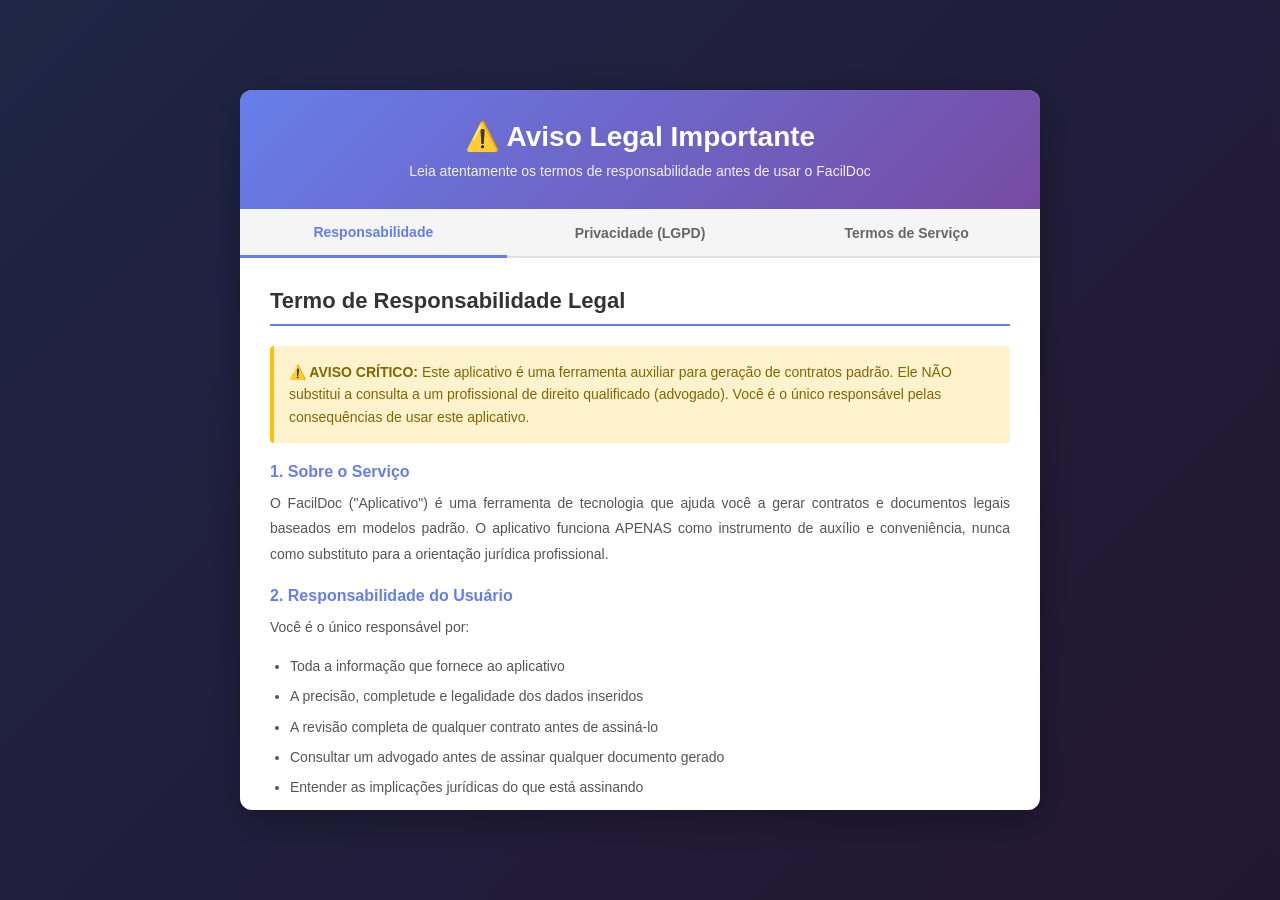
==== responsabilidade-legal.html @ 475e691a "Alteração de nome interno para facildoc" ====
<!DOCTYPE html>
<html lang="pt-BR">
<head>
    <meta charset="UTF-8">
    <meta name="viewport" content="width=device-width, initial-scale=1.0">
    <title>Vibecoding - Termos de Responsabilidade</title>
    <style>
        * {
            margin: 0;
            padding: 0;
            box-sizing: border-box;
        }

        body {
            font-family: 'Segoe UI', Tahoma, Geneva, Verdana, sans-serif;
            background: linear-gradient(135deg, #667eea 0%, #764ba2 100%);
            min-height: 100vh;
            display: flex;
            align-items: center;
            justify-content: center;
            padding: 20px;
        }

        .modal-overlay {
            position: fixed;
            top: 0;
            left: 0;
            width: 100%;
            height: 100%;
            background-color: rgba(0, 0, 0, 0.7);
            display: flex;
            align-items: center;
            justify-content: center;
            z-index: 1000;
        }

        .modal-content {
            background: white;
            border-radius: 12px;
            box-shadow: 0 10px 40px rgba(0, 0, 0, 0.3);
            max-width: 800px;
            width: 100%;
            max-height: 80vh;
            overflow-y: auto;
            animation: slideIn 0.3s ease-out;
        }

        @keyframes slideIn {
            from {
                transform: translateY(-50px);
                opacity: 0;
            }
            to {
                transform: translateY(0);
                opacity: 1;
            }
        }

        .modal-header {
            background: linear-gradient(135deg, #667eea 0%, #764ba2 100%);
            color: white;
            padding: 30px;
            text-align: center;
            border-radius: 12px 12px 0 0;
        }

        .modal-header h1 {
            font-size: 28px;
            margin-bottom: 10px;
        }

        .modal-header p {
            font-size: 14px;
            opacity: 0.9;
        }

        .tabs {
            display: flex;
            border-bottom: 2px solid #e0e0e0;
            background-color: #f5f5f5;
            flex-wrap: wrap;
        }

        .tab-button {
            flex: 1;
            padding: 15px;
            background: none;
            border: none;
            cursor: pointer;
            font-size: 14px;
            font-weight: 600;
            color: #666;
            transition: all 0.3s ease;
            text-align: center;
            min-width: 150px;
        }

        .tab-button:hover {
            background-color: #e8e8e8;
        }

        .tab-button.active {
            color: #667eea;
            border-bottom: 3px solid #667eea;
            margin-bottom: -2px;
        }

        .tab-content {
            display: none;
            padding: 30px;
            animation: fadeIn 0.3s ease-in;
        }

        .tab-content.active {
            display: block;
        }

        @keyframes fadeIn {
            from {
                opacity: 0;
            }
            to {
                opacity: 1;
            }
        }

        .tab-content h2 {
            color: #333;
            margin-bottom: 20px;
            font-size: 22px;
            border-bottom: 2px solid #667eea;
            padding-bottom: 10px;
        }

        .tab-content h3 {
            color: #667eea;
            margin-top: 20px;
            margin-bottom: 10px;
            font-size: 16px;
        }

        .tab-content p {
            color: #555;
            line-height: 1.8;
            margin-bottom: 15px;
            text-align: justify;
            font-size: 14px;
        }

        .tab-content ul {
            margin-left: 20px;
            margin-bottom: 15px;
        }

        .tab-content li {
            color: #555;
            margin-bottom: 8px;
            line-height: 1.6;
            font-size: 14px;
        }

        .modal-footer {
            padding: 30px;
            background-color: #f9f9f9;
            border-top: 1px solid #e0e0e0;
            display: flex;
            align-items: center;
            gap: 15px;
            flex-wrap: wrap;
        }

        .checkbox-container {
            display: flex;
            align-items: center;
            gap: 10px;
            flex: 1;
            min-width: 250px;
        }

        #acceptTerms {
            width: 20px;
            height: 20px;
            cursor: pointer;
            accent-color: #667eea;
        }

        .checkbox-container label {
            color: #555;
            cursor: pointer;
            font-size: 14px;
            user-select: none;
        }

        .modal-footer button {
            padding: 12px 30px;
            border: none;
            border-radius: 6px;
            font-size: 16px;
            font-weight: 600;
            cursor: pointer;
            transition: all 0.3s ease;
        }

        #acceptBtn {
            background: linear-gradient(135deg, #667eea 0%, #764ba2 100%);
            color: white;
            flex: 1;
            min-width: 150px;
        }

        #acceptBtn:hover:not(:disabled) {
            transform: translateY(-2px);
            box-shadow: 0 5px 20px rgba(102, 126, 234, 0.4);
        }

        #acceptBtn:disabled {
            opacity: 0.5;
            cursor: not-allowed;
        }

        .warning-box {
            background-color: #fff3cd;
            border-left: 4px solid #ffc107;
            padding: 15px;
            margin: 20px 0;
            border-radius: 4px;
            color: #856404;
            font-size: 14px;
            line-height: 1.6;
        }

        .info-box {
            background-color: #e7f3ff;
            border-left: 4px solid #2196F3;
            padding: 15px;
            margin: 20px 0;
            border-radius: 4px;
            color: #004085;
            font-size: 14px;
            line-height: 1.6;
        }

        @media (max-width: 768px) {
            .modal-content {
                max-height: 90vh;
                margin: 10px;
            }

            .modal-header h1 {
                font-size: 22px;
            }

            .tab-button {
                font-size: 12px;
                padding: 10px;
                min-width: 100px;
            }

            .tab-content {
                padding: 20px;
            }

            .modal-footer {
                flex-direction: column;
                align-items: stretch;
            }

            .checkbox-container {
                flex-basis: 100%;
            }

            #acceptBtn {
                width: 100%;
            }
        }
    </style>
</head>
<body>

<div class="modal-overlay">
    <div class="modal-content">
        <div class="modal-header">
            <h1>⚠️ Aviso Legal Importante</h1>
            <p>Leia atentamente os termos de responsabilidade antes de usar o FacilDoc</p>
        </div>

        <div class="tabs">
            <button class="tab-button active" onclick="abrirAba('responsabilidade')">Responsabilidade</button>
            <button class="tab-button" onclick="abrirAba('privacidade')">Privacidade (LGPD)</button>
            <button class="tab-button" onclick="abrirAba('termos')">Termos de Serviço</button>
        </div>

        <!-- ABA 1: RESPONSABILIDADE -->
        <div id="responsabilidade" class="tab-content active">
            <h2>Termo de Responsabilidade Legal</h2>

            <div class="warning-box">
                <strong>⚠️ AVISO CRÍTICO:</strong> Este aplicativo é uma ferramenta auxiliar para geração de contratos padrão. Ele NÃO substitui a consulta a um profissional de direito qualificado (advogado). Você é o único responsável pelas consequências de usar este aplicativo.
            </div>

            <h3>1. Sobre o Serviço</h3>
            <p>O FacilDoc ("Aplicativo") é uma ferramenta de tecnologia que ajuda você a gerar contratos e documentos legais baseados em modelos padrão. O aplicativo funciona APENAS como instrumento de auxílio e conveniência, nunca como substituto para a orientação jurídica profissional.</p>

            <h3>2. Responsabilidade do Usuário</h3>
            <p>Você é o único responsável por:</p>
            <ul>
                <li>Toda a informação que fornece ao aplicativo</li>
                <li>A precisão, completude e legalidade dos dados inseridos</li>
                <li>A revisão completa de qualquer contrato antes de assiná-lo</li>
                <li>Consultar um advogado antes de assinar qualquer documento gerado</li>
                <li>Entender as implicações jurídicas do que está assinando</li>
                <li>Compliance com todas as leis aplicáveis em sua jurisdição</li>
            </ul>

            <h3>3. Limitações de Responsabilidade da Plataforma</h3>
            <p>Em nenhuma circunstância o FacilDoc será responsável por:</p>
            <ul>
                <li>Erros ou omissões nos contratos gerados</li>
                <li>Inadequação dos contratos para sua situação específica</li>
                <li>Perdas financeiras ou jurídicas decorrentes do uso do aplicativo</li>
                <li>Questões de validade, executabilidade ou interpretação legal dos documentos</li>
                <li>Problemas de impressão, quebra de páginas ou formatação ao imprimir/converter para PDF</li>
                <li>Qualquer dano direto, indireto, incidental ou consequente</li>
                <li>Perda de dados ou interrupção do serviço</li>
            </ul>

            <h3>4. Os Contratos Gerados São Modelos</h3>
            <p>Os contratos criados pelo FacilDoc são MODELOS GENÉRICOS baseados em padrões contratuais brasileiros. Eles podem não ser adequados para sua situação específica e podem carecer de cláusulas importantes para seu caso particular.</p>

            <h3>5. Aviso sobre Quebra de Página em Impressão</h3>
            <p>O navegador pode não formatar perfeitamente a quebra de páginas ao imprimir ou converter para PDF, especialmente em contratos longos (com muitas parcelas ou cláusulas adicionais). Isto é uma limitação técnica do navegador, não do aplicativo. <strong>Solução recomendada:</strong> Copie o contrato, cole em um editor de documentos (Word, Google Docs) e imprima de lá, onde você tem controle total da formatação.</p>

            <h3>6. Validação de Dados</h3>
            <p>Embora o aplicativo realize validações básicas (CPF, CNPJ, CEP), estas são apenas validações de FORMATO, não de EXISTÊNCIA ou PROPRIEDADE. É sua responsabilidade verificar se os dados estão corretos.</p>

            <h3>7. Sem Garantia de Confidencialidade</h3>
            <p>Qualquer contrato que você gerar neste aplicativo deve ser tratado com CUIDADO. Não envie contratos confidenciais por canais inseguros (WhatsApp, email não criptografado) sem proteção adequada.</p>

            <h3>8. Obrigação de Consultar Advogado</h3>
            <p><strong>VOCÊ OBRIGA-SE A CONSULTAR UM ADVOGADO ANTES DE ASSINAR QUALQUER CONTRATO GERADO NESTA PLATAFORMA.</strong> Um advogado pode identificar riscos, ajustar cláusulas específicas para sua situação e garantir a conformidade com a lei vigente em sua região.</p>
        </div>

        <!-- ABA 2: PRIVACIDADE (LGPD) -->
        <div id="privacidade" class="tab-content">
            <h2>Política de Privacidade e LGPD</h2>

            <div class="info-box">
                <strong>ℹ️ Informação Importante:</strong> O FacilDoc armazena TODOS os seus dados APENAS no seu dispositivo (LocalStorage do navegador). Nenhum dado é enviado para nossos servidores.
            </div>

            <h3>1. Conformidade com LGPD</h3>
            <p>Esta plataforma está em conformidade com a Lei Geral de Proteção de Dados (Lei 13.709/2018 - LGPD) do Brasil. Nós respeitamos a privacidade dos dados dos usuários e implementamos medidas para protegê-los.</p>

            <h3>2. O Que Coletamos</h3>
            <p>O FacilDoc coleta APENAS os dados que você voluntariamente fornece ao preencher o formulário de contrato:</p>
            <ul>
                <li>Nome, CPF/CNPJ, estado civil</li>
                <li>Endereço (rua, número, cidade, estado)</li>
                <li>Dados sobre o contrato (datas, valores, cláusulas)</li>
                <li>Dados do fiador (se aplicável)</li>
                <li>Nenhum dado biométrico, cookies de rastreamento ou informação de localização</li>
            </ul>

            <h3>3. Onde Armazenamos Seus Dados</h3>
            <p><strong>Todos os seus dados são armazenados APENAS em seu dispositivo</strong>, utilizando o LocalStorage do navegador. Isto significa:</p>
            <ul>
                <li>Seus dados NÃO são enviados para nenhum servidor nosso</li>
                <li>Seus dados NÃO são compartilhados com terceiros</li>
                <li>Você mantém controle total sobre seus dados</li>
                <li>Se limpar o cache/dados do navegador, os dados são apagados permanentemente</li>
            </ul>

            <h3>4. Segurança</h3>
            <p>Como seus dados ficam localmente em seu dispositivo, eles são tão seguros quanto o próprio dispositivo. Recomendamos:</p>
            <ul>
                <li>Use um dispositivo com antivírus atualizado</li>
                <li>Mantenha o navegador atualizado</li>
                <li>Não compartilhe seu dispositivo com pessoas não confiáveis</li>
                <li>Não armazene dados confidenciais em dispositivos compartilhados</li>
            </ul>

            <h3>5. Service Worker e Modo Offline</h3>
            <p>O FacilDoc utiliza um "Service Worker" para funcionar offline. Um Service Worker é uma tecnologia que permite ao app funcionar sem internet. Ele:</p>
            <ul>
                <li>É armazenado APENAS em seu dispositivo</li>
                <li>NÃO rastreia sua atividade</li>
                <li>NÃO envia dados para servidores</li>
                <li>É utilizado APENAS para funcionalidade offline</li>
            </ul>

            <h3>6. Seus Direitos Conforme a LGPD</h3>
            <p>Você tem o direito de:</p>
            <ul>
                <li><strong>Acessar:</strong> Visualizar quais dados estão em seu dispositivo (LocalStorage)</li>
                <li><strong>Corrigir:</strong> Editar dados incorretos antes de usar no contrato</li>
                <li><strong>Deletar:</strong> Limpar seus dados do navegador a qualquer momento</li>
                <li><strong>Portabilidade:</strong> Os dados estão em seu dispositivo e você pode exportá-los</li>
                <li><strong>Não ser rastreado:</strong> O FacilDoc não rastreia você</li>
            </ul>

            <h3>7. Como Deletar Seus Dados</h3>
            <p>Para deletar permanentemente todos os seus dados:</p>
            <ul>
                <li>Clique em "Limpar Dados" no aplicativo</li>
                <li>Ou limpe o cache/dados do navegador manualmente</li>
                <li>Os dados serão apagados imediatamente e permanentemente</li>
            </ul>

            <h3>8. Contato</h3>
            <p>Para questões sobre privacidade ou proteção de dados, entre em contato: <strong>seu_email_real@gmail.com</strong></p>

            <h3>9. Alterações na Política</h3>
            <p>Nos reservamos o direito de atualizar esta política de privacidade. Qualquer alteração será notificada no aplicativo.</p>
        </div>

        <!-- ABA 3: TERMOS DE SERVIÇO -->
        <div id="termos" class="tab-content">
            <h2>Termos de Serviço</h2>

            <h3>1. Definição do Serviço</h3>
            <p>O FacilDoc é uma plataforma web (PWA) que fornece uma ferramenta de geração de contratos e documentos legais padrão. O serviço é fornecido "COMO ESTÁ", sem garantias adicionais.</p>

            <h3>2. Licença de Uso</h3>
            <p>Você recebe uma licença pessoal, não transferível e revogável para usar esta plataforma. Você pode usar o FacilDoc para:</p>
            <ul>
                <li>Gerar contratos para uso pessoal ou empresarial</li>
                <li>Imprimir, assinar ou enviar os contratos gerados</li>
                <li>Usar o aplicativo offline (quando instalado como PWA)</li>
            </ul>

            <h3>3. Restrições</h3>
            <p>Você NÃO pode:</p>
            <ul>
                <li>Revender, distribuir ou licenciar o FacilDoc</li>
                <li>Modificar, descompilar ou fazer engenharia reversa do código</li>
                <li>Usar o aplicativo para fins ilegais ou prejudiciais</li>
                <li>Criar versões modificadas e distribuir como suas</li>
                <li>Usar o aplicativo para spam, phishing ou fraude</li>
            </ul>

            <h3>4. Responsabilidade Legal e Isenções</h3>
            <p>O FacilDoc é fornecido "TAL QUAL". Nós NÃO garantimos:</p>
            <ul>
                <li>Que os contratos serão válidos ou enforceable em sua jurisdição</li>
                <li>Que os contratos atenderão suas necessidades específicas</li>
                <li>Que os contratos estão 100% corretos ou completos</li>
                <li>Disponibilidade ininterrupta do serviço</li>
                <li>Ausência de bugs ou erros</li>
            </ul>

            <h3>5. Limitação de Responsabilidade</h3>
            <p>EM NENHUM CASO, O FacilDoc SERÁ RESPONSÁVEL POR:</p>
            <ul>
                <li>Qualquer perda financeira ou jurídica</li>
                <li>Qualquer dano indireto, incidental ou consequente</li>
                <li>Custos de consultoria jurídica para corrigir problemas</li>
                <li>Perda de oportunidades de negócio</li>
                <li>Qualquer outra consequência do uso do aplicativo</li>
            </ul>

            <h3>6. Conduta do Usuário</h3>
            <p>Você concorda em:</p>
            <ul>
                <li>Usar o aplicativo apenas para fins legítimos</li>
                <li>Não usar informações falsas ou fraudulentas</li>
                <li>Respeitar os direitos de outras pessoas</li>
                <li>Não sobrecarregar o serviço com requisições excessivas</li>
            </ul>

            <h3>7. Lei Aplicável</h3>
            <p>Estes Termos são regidos pelas leis da República Federativa do Brasil. Qualquer disputa será resolvida nos tribunais competentes de São Paulo/SP, Brasil.</p>

            <h3>8. Modificações dos Termos</h3>
            <p>Nos reservamos o direito de modificar estes termos a qualquer momento. Seu uso contínuo do aplicativo após alterações constitui aceitação dos novos termos.</p>

            <h3>9. Terminação</h3>
            <p>Podemos terminar ou suspender sua licença se você violar estes Termos. Você pode cessar o uso a qualquer momento simplesmente deixando de usar o aplicativo.</p>

            <h3>10. Integralidade do Acordo</h3>
            <p>Estes Termos, juntamente com a Política de Privacidade, constituem o acordo completo entre você e o FacilDoc.</p>
        </div>

        <div class="modal-footer">
            <div class="checkbox-container">
                <input type="checkbox" id="acceptTerms" onchange="atualizarBotao()">
                <label for="acceptTerms">Li e aceito todos os termos, aviso de responsabilidade, política de privacidade e termos de serviço</label>
            </div>
            <button id="acceptBtn" onclick="aceitarTermos()" disabled>Aceitar e Continuar</button>
        </div>
    </div>
</div>

<script>
    function abrirAba(abaId) {
        // Esconde todas as abas
        const abas = document.querySelectorAll('.tab-content');
        abas.forEach(aba => aba.classList.remove('active'));

        // Remove classe active de todos os botões
        const botoes = document.querySelectorAll('.tab-button');
        botoes.forEach(botao => botao.classList.remove('active'));

        // Abre a aba selecionada
        document.getElementById(abaId).classList.add('active');
        event.target.classList.add('active');
    }

    function atualizarBotao() {
        const checkbox = document.getElementById('acceptTerms');
        const botao = document.getElementById('acceptBtn');
        botao.disabled = !checkbox.checked;
    }

    function aceitarTermos() {
        const checkbox = document.getElementById('acceptTerms');
        
        if (!checkbox.checked) {
            alert('Você precisa aceitar os termos para continuar');
            return;
        }

        // Salvar no localStorage que aceitou
        localStorage.setItem('terms_accepted', 'true');
        localStorage.setItem('terms_accepted_date', new Date().toISOString());

        // Redirecionar para o app
        window.location.href = 'index.html';
    }

    // Verificar se já aceitou (proteção extra)
    function verificarTermosJaAceitos() {
        if (localStorage.getItem('terms_accepted') === 'true') {
            window.location.href = 'index.html';
        }
    }

    // Verificar ao carregar a página
    window.addEventListener('load', verificarTermosJaAceitos);
</script>

</body>
</html>
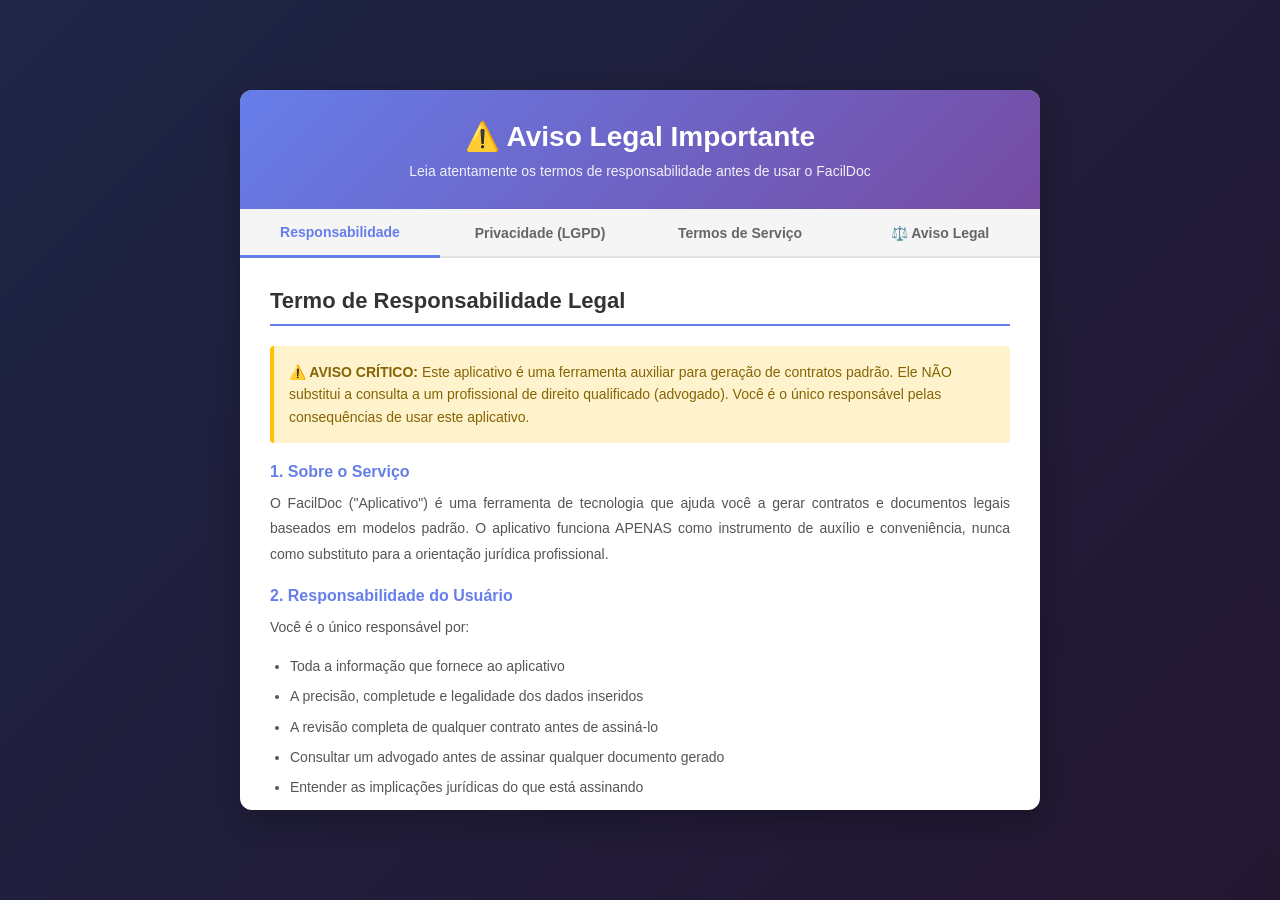
==== commit 1dfab21b: "Melhoria de 'aviso legal' importante" ====
--- a/responsabilidade-legal.html
+++ b/responsabilidade-legal.html
@@ -288,6 +288,7 @@
             <button class="tab-button active" onclick="abrirAba('responsabilidade')">Responsabilidade</button>
             <button class="tab-button" onclick="abrirAba('privacidade')">Privacidade (LGPD)</button>
             <button class="tab-button" onclick="abrirAba('termos')">Termos de Serviço</button>
+            <button class="tab-button" onclick="abrirAba('aviso')">⚖️ Aviso Legal</button>
         </div>
 
         <!-- ABA 1: RESPONSABILIDADE -->
@@ -342,17 +343,17 @@
 
         <!-- ABA 2: PRIVACIDADE (LGPD) -->
         <div id="privacidade" class="tab-content">
-            <h2>Política de Privacidade e LGPD</h2>
+            <h2>Política de Privacidade e Proteção de Dados</h2>
 
             <div class="info-box">
-                <strong>ℹ️ Informação Importante:</strong> O FacilDoc armazena TODOS os seus dados APENAS no seu dispositivo (LocalStorage do navegador). Nenhum dado é enviado para nossos servidores.
+                <strong>ℹ️ Informação Importante:</strong> O Contrato Fácil armazena TODOS os seus dados APENAS no seu dispositivo (LocalStorage do navegador). Nenhum dado é enviado para nossos servidores.
             </div>
 
             <h3>1. Conformidade com LGPD</h3>
             <p>Esta plataforma está em conformidade com a Lei Geral de Proteção de Dados (Lei 13.709/2018 - LGPD) do Brasil. Nós respeitamos a privacidade dos dados dos usuários e implementamos medidas para protegê-los.</p>
 
             <h3>2. O Que Coletamos</h3>
-            <p>O FacilDoc coleta APENAS os dados que você voluntariamente fornece ao preencher o formulário de contrato:</p>
+            <p>O Contrato Fácil coleta APENAS os dados que você voluntariamente fornece ao preencher o formulário de contrato:</p>
             <ul>
                 <li>Nome, CPF/CNPJ, estado civil</li>
                 <li>Endereço (rua, número, cidade, estado)</li>
@@ -380,7 +381,7 @@
             </ul>
 
             <h3>5. Service Worker e Modo Offline</h3>
-            <p>O FacilDoc utiliza um "Service Worker" para funcionar offline. Um Service Worker é uma tecnologia que permite ao app funcionar sem internet. Ele:</p>
+            <p>O Contrato Fácil utiliza um "Service Worker" para funcionar offline. Um Service Worker é uma tecnologia que permite ao app funcionar sem internet. Ele:</p>
             <ul>
                 <li>É armazenado APENAS em seu dispositivo</li>
                 <li>NÃO rastreia sua atividade</li>
@@ -395,7 +396,7 @@
                 <li><strong>Corrigir:</strong> Editar dados incorretos antes de usar no contrato</li>
                 <li><strong>Deletar:</strong> Limpar seus dados do navegador a qualquer momento</li>
                 <li><strong>Portabilidade:</strong> Os dados estão em seu dispositivo e você pode exportá-los</li>
-                <li><strong>Não ser rastreado:</strong> O FacilDoc não rastreia você</li>
+                <li><strong>Não ser rastreado:</strong> O Contrato Fácil não rastreia você</li>
             </ul>
 
             <h3>7. Como Deletar Seus Dados</h3>
@@ -407,7 +408,7 @@
             </ul>
 
             <h3>8. Contato</h3>
-            <p>Para questões sobre privacidade ou proteção de dados, entre em contato: <strong>seu_email_real@gmail.com</strong></p>
+            <p>Para questões sobre privacidade ou proteção de dados, entre em contato: <strong>[seu_email@gmail.com]</strong></p>
 
             <h3>9. Alterações na Política</h3>
             <p>Nos reservamos o direito de atualizar esta política de privacidade. Qualquer alteração será notificada no aplicativo.</p>
@@ -418,10 +419,10 @@
             <h2>Termos de Serviço</h2>
 
             <h3>1. Definição do Serviço</h3>
-            <p>O FacilDoc é uma plataforma web (PWA) que fornece uma ferramenta de geração de contratos e documentos legais padrão. O serviço é fornecido "COMO ESTÁ", sem garantias adicionais.</p>
+            <p>O Contrato Fácil é uma plataforma web (PWA) que fornece uma ferramenta de geração de contratos e documentos legais padrão. O serviço é fornecido "COMO ESTÁ", sem garantias adicionais.</p>
 
             <h3>2. Licença de Uso</h3>
-            <p>Você recebe uma licença pessoal, não transferível e revogável para usar esta plataforma. Você pode usar o FacilDoc para:</p>
+            <p>Você recebe uma licença pessoal, não transferível e revogável para usar esta plataforma. Você pode usar o Contrato Fácil para:</p>
             <ul>
                 <li>Gerar contratos para uso pessoal ou empresarial</li>
                 <li>Imprimir, assinar ou enviar os contratos gerados</li>
@@ -431,7 +432,7 @@
             <h3>3. Restrições</h3>
             <p>Você NÃO pode:</p>
             <ul>
-                <li>Revender, distribuir ou licenciar o FacilDoc</li>
+                <li>Revender, distribuir ou licenciar o Contrato Fácil</li>
                 <li>Modificar, descompilar ou fazer engenharia reversa do código</li>
                 <li>Usar o aplicativo para fins ilegais ou prejudiciais</li>
                 <li>Criar versões modificadas e distribuir como suas</li>
@@ -439,7 +440,7 @@
             </ul>
 
             <h3>4. Responsabilidade Legal e Isenções</h3>
-            <p>O FacilDoc é fornecido "TAL QUAL". Nós NÃO garantimos:</p>
+            <p>O Contrato Fácil é fornecido "TAL QUAL". Nós NÃO garantimos:</p>
             <ul>
                 <li>Que os contratos serão válidos ou enforceable em sua jurisdição</li>
                 <li>Que os contratos atenderão suas necessidades específicas</li>
@@ -449,7 +450,7 @@
             </ul>
 
             <h3>5. Limitação de Responsabilidade</h3>
-            <p>EM NENHUM CASO, O FacilDoc SERÁ RESPONSÁVEL POR:</p>
+            <p><strong>EM NENHUM CASO, O CONTRATO FÁCIL SERÁ RESPONSÁVEL POR:</strong></p>
             <ul>
                 <li>Qualquer perda financeira ou jurídica</li>
                 <li>Qualquer dano indireto, incidental ou consequente</li>
@@ -477,7 +478,72 @@
             <p>Podemos terminar ou suspender sua licença se você violar estes Termos. Você pode cessar o uso a qualquer momento simplesmente deixando de usar o aplicativo.</p>
 
             <h3>10. Integralidade do Acordo</h3>
-            <p>Estes Termos, juntamente com a Política de Privacidade, constituem o acordo completo entre você e o FacilDoc.</p>
+            <p>Estes Termos, juntamente com a Política de Privacidade, constituem o acordo completo entre você e o Contrato Fácil.</p>
+        </div>
+
+        <!-- ABA 4: AVISO LEGAL IMPORTANTE -->
+        <div id="aviso" class="tab-content">
+            <h2>⚖️ Aviso Jurídico Importante - LEIA ANTES DE USAR</h2>
+
+            <div class="warning-box">
+                <strong>⚠️ AVISO CRÍTICO:</strong> Este aplicativo é uma ferramenta auxiliar para geração de contratos padrão. Ele NÃO substitui a consulta a um profissional de direito qualificado (advogado). Você é o único responsável pelas consequências de usar este aplicativo.
+            </div>
+
+            <h3>1. O Que o Contrato Fácil Faz</h3>
+            <p>O Contrato Fácil é uma ferramenta tecnológica desenvolvida para automatizar a criação de minutas de contratos e documentos jurídicos básicos. Ele preenche modelos pré-definidos com as informações que você fornece, agilizando o processo de elaboração de documentos. Nosso objetivo é simplificar a burocracia para pequenos negócios e freelancers, mas <strong>não oferecemos consultoria jurídica, aconselhamento legal ou representação em qualquer capacidade.</strong></p>
+
+            <h3>2. Quando Você DEVE Contratar um Advogado</h3>
+            <p>É fundamental buscar assistência jurídica profissional nas seguintes situações, entre outras:</p>
+            <ul>
+                <li><strong>Contratos Complexos:</strong> Acordos com múltiplas partes, cláusulas muito específicas ou que envolvam grande volume de bens/serviços.</li>
+                <li><strong>Valores Altos:</strong> Transações financeiras significativas onde um erro pode gerar grandes perdas.</li>
+                <li><strong>Situações Especiais:</strong> Contratos que envolvam herança, divórcio, disputas familiares, questões imobiliárias complexas, ou qualquer situação que fuja do padrão.</li>
+                <li><strong>Dúvidas Legais:</strong> Se você tiver qualquer dúvida sobre a interpretação de uma cláusula, a validade de um termo ou as implicações legais de um contrato.</li>
+                <li><strong>Relações Trabalhistas:</strong> Contratos de trabalho, acordos de desligamento, etc., que exigem conhecimento aprofundado da legislação trabalhista.</li>
+                <li><strong>Propriedade Intelectual:</strong> Acordos de licenciamento, cessão de direitos autorais complexos, registro de marcas e patentes.</li>
+            </ul>
+
+            <h3>3. Suas Responsabilidades Legais</h3>
+            <p>Você é o único e exclusivo responsável por:</p>
+            <ul>
+                <li>A precisão e veracidade das informações inseridas no app.</li>
+                <li>A revisão completa e minuciosa de cada contrato gerado pelo Contrato Fácil.</li>
+                <li>Garantir que o contrato gerado atenda às suas necessidades específicas e esteja em conformidade com todas as leis aplicáveis à sua situação.</li>
+                <li>Todas as consequências legais e financeiras decorrentes da assinatura e execução de qualquer contrato gerado através do app.</li>
+            </ul>
+
+            <h3>4. Risco Legal</h3>
+            <p>Contratos mal elaborados, incompletos ou inadequados à sua realidade podem resultar em:</p>
+            <ul>
+                <li>Perdas financeiras significativas.</li>
+                <li>Disputas judiciais prolongadas e custosas.</li>
+                <li>Invalidação de cláusulas ou do contrato inteiro.</li>
+                <li>Danos à reputação e aos negócios.</li>
+            </ul>
+            <p><strong>O Contrato Fácil não se responsabiliza por quaisquer perdas ou danos decorrentes do uso do app sem a devida revisão jurídica.</strong></p>
+
+            <h3>5. Validade Jurídica</h3>
+            <p>Os modelos de contrato utilizados pelo Contrato Fácil são baseados em princípios gerais do Direito brasileiro e visam a validade jurídica. No entanto, a validade e a eficácia de um contrato dependem de inúmeros fatores específicos de cada caso, incluindo a correta inserção de dados, a capacidade das partes, a licitude do objeto e a observância de formalidades legais que podem variar. <strong>A revisão por um advogado é essencial para confirmar a validade e adequação do seu contrato.</strong></p>
+
+            <h3>6. Casos Onde NÃO Usar o Contrato Fácil (Sem Revisão Profissional)</h3>
+            <p>Recomendamos fortemente que você <strong>NÃO utilize o Contrato Fácil sem a revisão de um advogado</strong> para os seguintes tipos de contratos ou situações:</p>
+            <ul>
+                <li>Fusões, aquisições ou cisões de empresas.</li>
+                <li>Contratos de propriedade intelectual complexos (patentes, segredos industriais).</li>
+                <li>Contratos de trabalho ou acordos coletivos.</li>
+                <li>Contratos relacionados à construção civil de grande porte ou obras complexas.</li>
+                <li>Contratos internacionais ou que envolvam leis de diferentes jurisdições.</li>
+                <li>Contratos de financiamento ou empréstimos de alto valor.</li>
+            </ul>
+
+            <h3>7. Recomendação Final</h3>
+            <p><strong>Sempre, sem exceção, faça a revisão de qualquer contrato gerado pelo Contrato Fácil com um advogado de sua confiança ANTES de assiná-lo ou executá-lo.</strong> Esta é a melhor forma de proteger seus interesses e garantir a segurança jurídica de suas transações.</p>
+
+            <h3>8. Contato para Questões Jurídicas Críticas</h3>
+            <p>Para questões jurídicas críticas ou para obter aconselhamento legal, procure um advogado qualificado. O Contrato Fácil não oferece este serviço.</p>
+
+            <h3>9. Isenção de Responsabilidade</h3>
+            <p><strong>O Contrato Fácil não é responsável por quaisquer perdas, danos, litígios ou outras consequências legais ou financeiras que possam surgir do uso ou da confiança nos contratos gerados pelo app sem a devida revisão e validação por um profissional do direito.</strong></p>
         </div>
 
         <div class="modal-footer">
@@ -528,14 +594,14 @@
     }
 
     // Verificar se já aceitou (proteção extra)
-    function verificarTermosJaAceitos() {
-        if (localStorage.getItem('terms_accepted') === 'true') {
-            window.location.href = 'index.html';
-        }
-    }
+    //function verificarTermosJaAceitos() {
+        //if (localStorage.getItem('terms_accepted') === 'true') {
+            //window.location.href = 'index.html';
+        //}
+    //}
 
     // Verificar ao carregar a página
-    window.addEventListener('load', verificarTermosJaAceitos);
+    //window.addEventListener('load', verificarTermosJaAceitos);
 </script>
 
 </body>
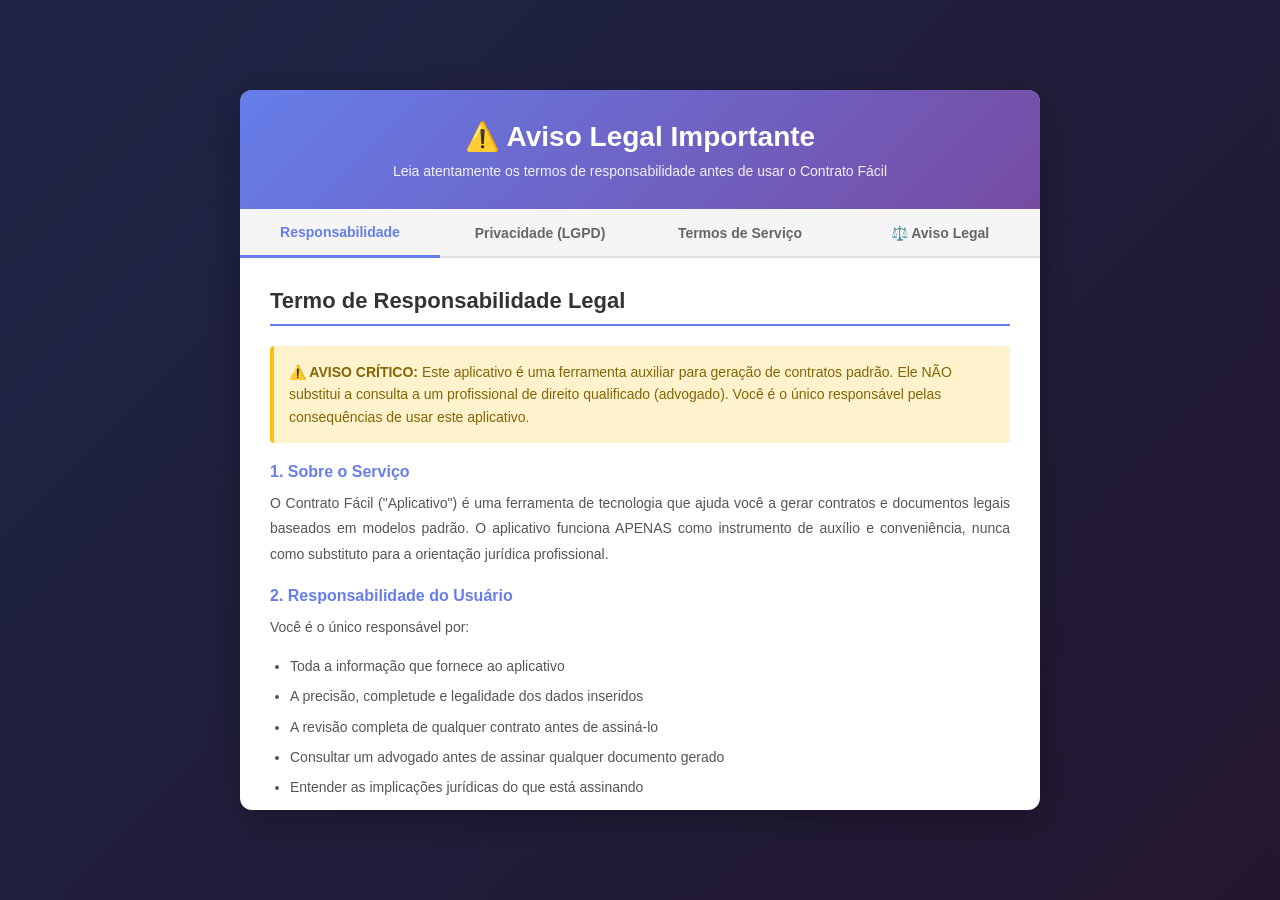
==== commit f5b8818a: "Troca de momes para contrato facil" ====
--- a/responsabilidade-legal.html
+++ b/responsabilidade-legal.html
@@ -3,7 +3,7 @@
 <head>
     <meta charset="UTF-8">
     <meta name="viewport" content="width=device-width, initial-scale=1.0">
-    <title>Vibecoding - Termos de Responsabilidade</title>
+    <title>Contrato Fácil - Termos de Responsabilidade</title>
     <style>
         * {
             margin: 0;
@@ -281,7 +281,7 @@
     <div class="modal-content">
         <div class="modal-header">
             <h1>⚠️ Aviso Legal Importante</h1>
-            <p>Leia atentamente os termos de responsabilidade antes de usar o FacilDoc</p>
+            <p>Leia atentamente os termos de responsabilidade antes de usar o Contrato Fácil</p>
         </div>
 
         <div class="tabs">
@@ -300,7 +300,7 @@
             </div>
 
             <h3>1. Sobre o Serviço</h3>
-            <p>O FacilDoc ("Aplicativo") é uma ferramenta de tecnologia que ajuda você a gerar contratos e documentos legais baseados em modelos padrão. O aplicativo funciona APENAS como instrumento de auxílio e conveniência, nunca como substituto para a orientação jurídica profissional.</p>
+            <p>O Contrato Fácil ("Aplicativo") é uma ferramenta de tecnologia que ajuda você a gerar contratos e documentos legais baseados em modelos padrão. O aplicativo funciona APENAS como instrumento de auxílio e conveniência, nunca como substituto para a orientação jurídica profissional.</p>
 
             <h3>2. Responsabilidade do Usuário</h3>
             <p>Você é o único responsável por:</p>
@@ -314,7 +314,7 @@
             </ul>
 
             <h3>3. Limitações de Responsabilidade da Plataforma</h3>
-            <p>Em nenhuma circunstância o FacilDoc será responsável por:</p>
+            <p>Em nenhuma circunstância o Contrato Fácil será responsável por:</p>
             <ul>
                 <li>Erros ou omissões nos contratos gerados</li>
                 <li>Inadequação dos contratos para sua situação específica</li>
@@ -326,7 +326,7 @@
             </ul>
 
             <h3>4. Os Contratos Gerados São Modelos</h3>
-            <p>Os contratos criados pelo FacilDoc são MODELOS GENÉRICOS baseados em padrões contratuais brasileiros. Eles podem não ser adequados para sua situação específica e podem carecer de cláusulas importantes para seu caso particular.</p>
+            <p>Os contratos criados pelo Contrato Fácil são MODELOS GENÉRICOS baseados em padrões contratuais brasileiros. Eles podem não ser adequados para sua situação específica e podem carecer de cláusulas importantes para seu caso particular.</p>
 
             <h3>5. Aviso sobre Quebra de Página em Impressão</h3>
             <p>O navegador pode não formatar perfeitamente a quebra de páginas ao imprimir ou converter para PDF, especialmente em contratos longos (com muitas parcelas ou cláusulas adicionais). Isto é uma limitação técnica do navegador, não do aplicativo. <strong>Solução recomendada:</strong> Copie o contrato, cole em um editor de documentos (Word, Google Docs) e imprima de lá, onde você tem controle total da formatação.</p>
